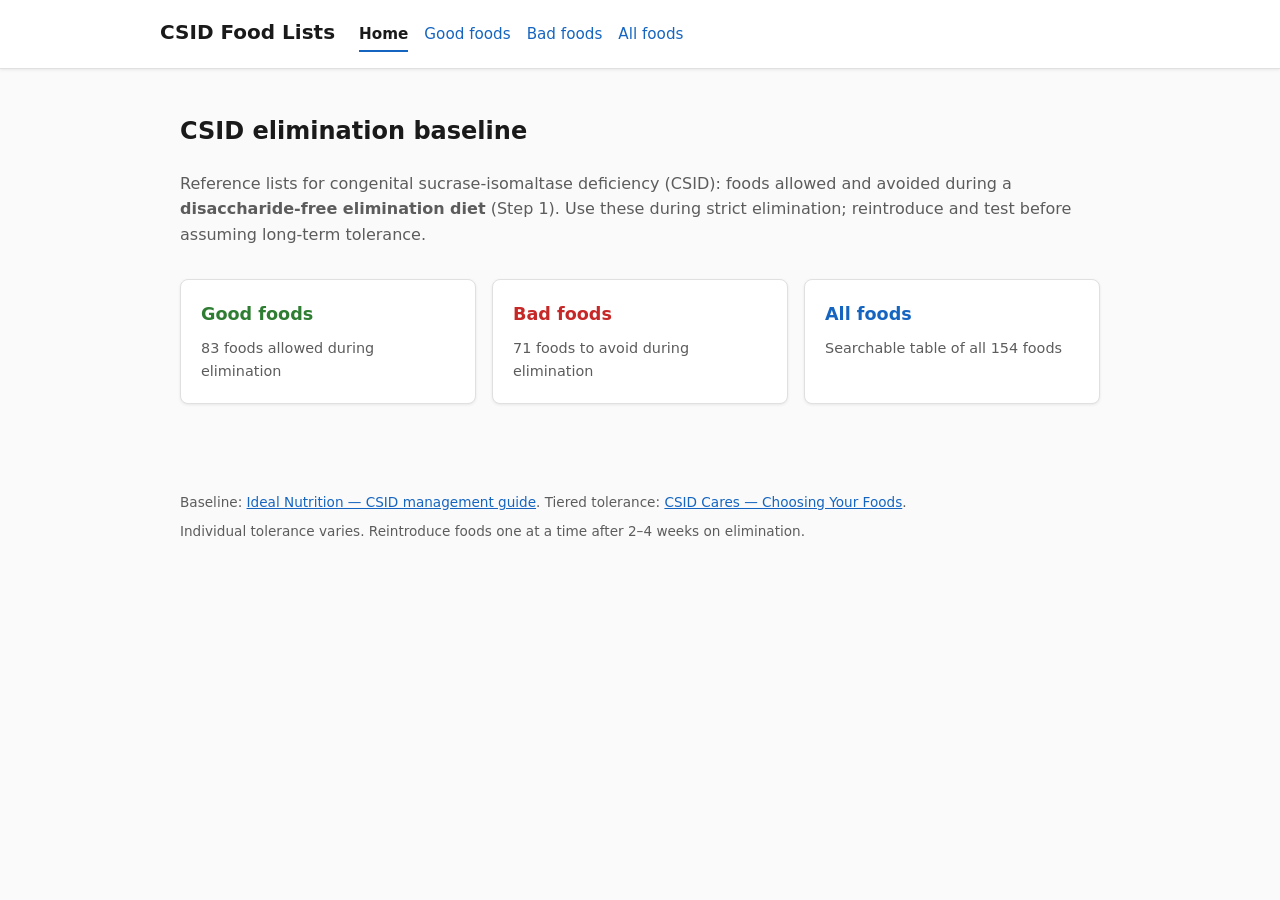
==== docs/index.html @ e57009d2 "Added pork rind" ====
<!DOCTYPE html>
<html lang="en">
<head>
  <meta charset="utf-8">
  <meta name="viewport" content="width=device-width, initial-scale=1">
  <title>Home — CSID Food Lists</title>
  <link rel="stylesheet" href="style.css">
</head>
<body>
  <header>
    <div class="wrap">
      <h1><a href="index.html">CSID Food Lists</a></h1>
      <nav>
        <a href="index.html" aria-current="page">Home</a>
        <a href="good.html">Good foods</a>
        <a href="bad.html">Bad foods</a>
        <a href="all-foods.html">All foods</a>
      </nav>
    </div>
  </header>
  <main>
    <h2>CSID elimination baseline</h2>
    <p class="intro">
      Reference lists for congenital sucrase-isomaltase deficiency (CSID):
      foods allowed and avoided during a <strong>disaccharide-free elimination diet</strong> (Step 1).
      Use these during strict elimination; reintroduce and test before assuming long-term tolerance.
    </p>
    <div class="cards">
      <a class="card good" href="good.html">
        <h2>Good foods</h2>
        <p>83 foods allowed during elimination</p>
      </a>
      <a class="card bad" href="bad.html">
        <h2>Bad foods</h2>
        <p>71 foods to avoid during elimination</p>
      </a>
      <a class="card all" href="all-foods.html">
        <h2>All foods</h2>
        <p>Searchable table of all 154 foods</p>
      </a>
    </div>

  </main>
  <footer>
    <p>Baseline: <a href="https://www.idealnutrition.com.au/csid-how-to-manage-sucrase-isomaltase-deficiency/">Ideal Nutrition — CSID management guide</a>.
    Tiered tolerance: <a href="https://www.csidcares.org/treatment/diet/">CSID Cares — Choosing Your Foods</a>.</p>
    <p>Individual tolerance varies. Reintroduce foods one at a time after 2–4 weeks on elimination.</p>
  </footer>
</body>
</html>
---- docs/style.css ----
:root {
  --bg: #fafafa;
  --surface: #fff;
  --text: #1a1a1a;
  --muted: #5c5c5c;
  --border: #e0e0e0;
  --good: #2e7d32;
  --good-bg: #e8f5e9;
  --bad: #c62828;
  --bad-bg: #ffebee;
  --accent: #1565c0;
  --radius: 8px;
  --shadow: 0 1px 3px rgba(0, 0, 0, 0.08);
  --font: system-ui, -apple-system, "Segoe UI", Roboto, sans-serif;
}

*,
*::before,
*::after {
  box-sizing: border-box;
}

body {
  margin: 0;
  font-family: var(--font);
  font-size: 1rem;
  line-height: 1.6;
  color: var(--text);
  background: var(--bg);
}

a {
  color: var(--accent);
}

a:hover {
  text-decoration: none;
}

header {
  background: var(--surface);
  border-bottom: 1px solid var(--border);
  padding: 1rem 1.25rem;
  box-shadow: var(--shadow);
}

header .wrap {
  max-width: 960px;
  margin: 0 auto;
  display: flex;
  flex-wrap: wrap;
  align-items: baseline;
  gap: 0.5rem 1.5rem;
}

header h1 {
  margin: 0;
  font-size: 1.25rem;
  font-weight: 600;
}

header h1 a {
  color: inherit;
  text-decoration: none;
}

nav {
  display: flex;
  flex-wrap: wrap;
  gap: 0.25rem 1rem;
  font-size: 0.95rem;
}

nav a {
  text-decoration: none;
  padding: 0.2rem 0;
}

nav a[aria-current="page"] {
  font-weight: 600;
  color: var(--text);
  border-bottom: 2px solid var(--accent);
}

main {
  max-width: 960px;
  margin: 0 auto;
  padding: 1.5rem 1.25rem 3rem;
}

.intro {
  color: var(--muted);
  margin-bottom: 2rem;
}

.cards {
  display: grid;
  grid-template-columns: repeat(auto-fit, minmax(220px, 1fr));
  gap: 1rem;
  margin: 2rem 0;
}

.card {
  background: var(--surface);
  border: 1px solid var(--border);
  border-radius: var(--radius);
  padding: 1.25rem;
  box-shadow: var(--shadow);
  text-decoration: none;
  color: inherit;
  transition: border-color 0.15s, box-shadow 0.15s;
}

.card:hover {
  border-color: var(--accent);
  box-shadow: 0 2px 8px rgba(0, 0, 0, 0.1);
}

.card h2 {
  margin: 0 0 0.5rem;
  font-size: 1.1rem;
}

.card.good h2 {
  color: var(--good);
}

.card.bad h2 {
  color: var(--bad);
}

.card.all h2 {
  color: var(--accent);
}

.card p {
  margin: 0;
  font-size: 0.9rem;
  color: var(--muted);
}

section.group {
  margin-bottom: 2rem;
}

section.group h2 {
  font-size: 1.1rem;
  margin: 0 0 0.75rem;
  padding-bottom: 0.35rem;
  border-bottom: 2px solid var(--border);
}

ul.foods {
  margin: 0;
  padding-left: 1.25rem;
  columns: 2;
  column-gap: 2rem;
}

@media (max-width: 540px) {
  ul.foods {
    columns: 1;
  }
}

ul.foods li {
  break-inside: avoid;
  margin-bottom: 0.25rem;
}

.badge {
  display: inline-block;
  font-size: 0.75rem;
  font-weight: 600;
  text-transform: uppercase;
  letter-spacing: 0.03em;
  padding: 0.15rem 0.45rem;
  border-radius: 4px;
}

.badge.good {
  background: var(--good-bg);
  color: var(--good);
}

.badge.bad {
  background: var(--bad-bg);
  color: var(--bad);
}

.search-bar {
  margin-bottom: 1rem;
}

.search-bar label {
  display: block;
  font-weight: 500;
  margin-bottom: 0.35rem;
}

.search-bar input {
  width: 100%;
  max-width: 420px;
  padding: 0.55rem 0.75rem;
  font: inherit;
  border: 1px solid var(--border);
  border-radius: var(--radius);
  background: var(--surface);
}

.search-bar input:focus {
  outline: 2px solid var(--accent);
  outline-offset: 1px;
}

.search-meta {
  font-size: 0.875rem;
  color: var(--muted);
  margin-top: 0.35rem;
}

.table-wrap {
  overflow-x: auto;
  border: 1px solid var(--border);
  border-radius: var(--radius);
  background: var(--surface);
  box-shadow: var(--shadow);
}

table {
  width: 100%;
  border-collapse: collapse;
  font-size: 0.9rem;
}

th,
td {
  padding: 0.55rem 0.75rem;
  text-align: left;
  border-bottom: 1px solid var(--border);
  vertical-align: top;
}

th {
  background: #f5f5f5;
  font-weight: 600;
  white-space: nowrap;
}

tr:last-child td {
  border-bottom: none;
}

tr.hidden {
  display: none;
}

td.notes {
  font-size: 0.85rem;
  color: var(--muted);
  max-width: 280px;
}

footer {
  max-width: 960px;
  margin: 0 auto;
  padding: 0 1.25rem 2rem;
  font-size: 0.85rem;
  color: var(--muted);
}

footer p {
  margin: 0.5rem 0;
}
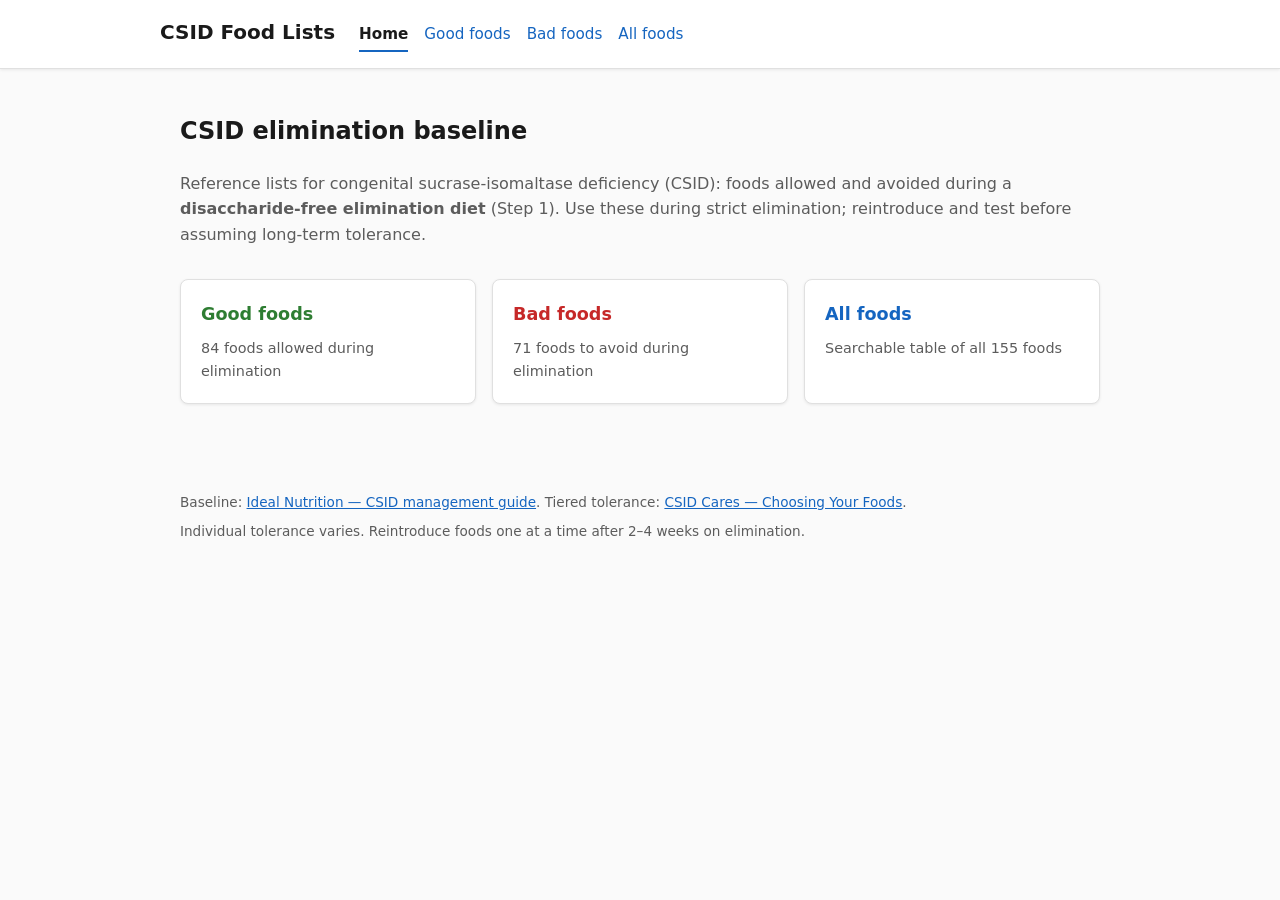
==== commit 6898325f: "Added haloumi" ====
--- a/docs/index.html
+++ b/docs/index.html
@@ -28,7 +28,7 @@
     <div class="cards">
       <a class="card good" href="good.html">
         <h2>Good foods</h2>
-        <p>83 foods allowed during elimination</p>
+        <p>84 foods allowed during elimination</p>
       </a>
       <a class="card bad" href="bad.html">
         <h2>Bad foods</h2>
@@ -36,7 +36,7 @@
       </a>
       <a class="card all" href="all-foods.html">
         <h2>All foods</h2>
-        <p>Searchable table of all 154 foods</p>
+        <p>Searchable table of all 155 foods</p>
       </a>
     </div>
 
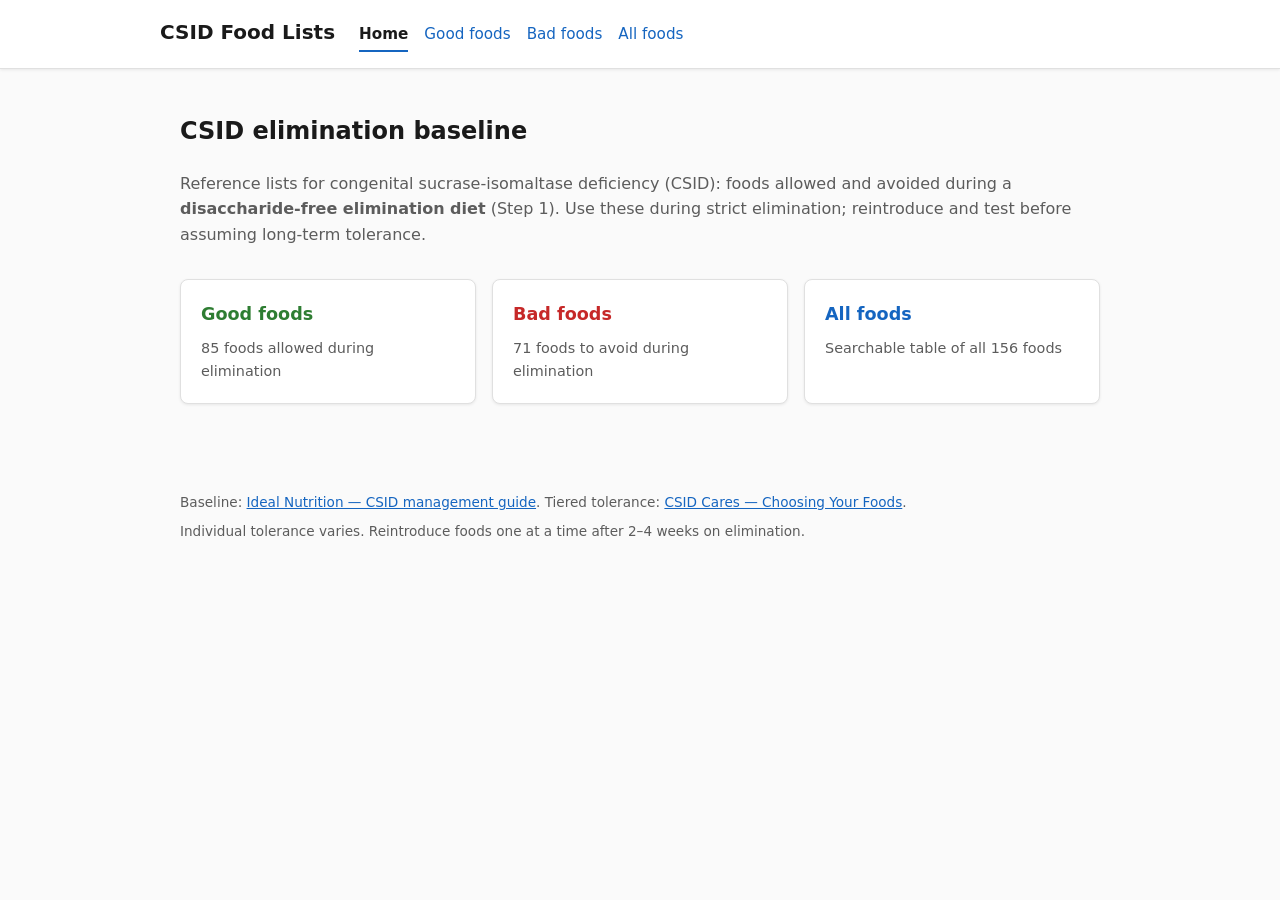
==== commit f05f6594: "Add monk fruit sugar" ====
--- a/docs/index.html
+++ b/docs/index.html
@@ -28,7 +28,7 @@
     <div class="cards">
       <a class="card good" href="good.html">
         <h2>Good foods</h2>
-        <p>84 foods allowed during elimination</p>
+        <p>85 foods allowed during elimination</p>
       </a>
       <a class="card bad" href="bad.html">
         <h2>Bad foods</h2>
@@ -36,7 +36,7 @@
       </a>
       <a class="card all" href="all-foods.html">
         <h2>All foods</h2>
-        <p>Searchable table of all 155 foods</p>
+        <p>Searchable table of all 156 foods</p>
       </a>
     </div>
 
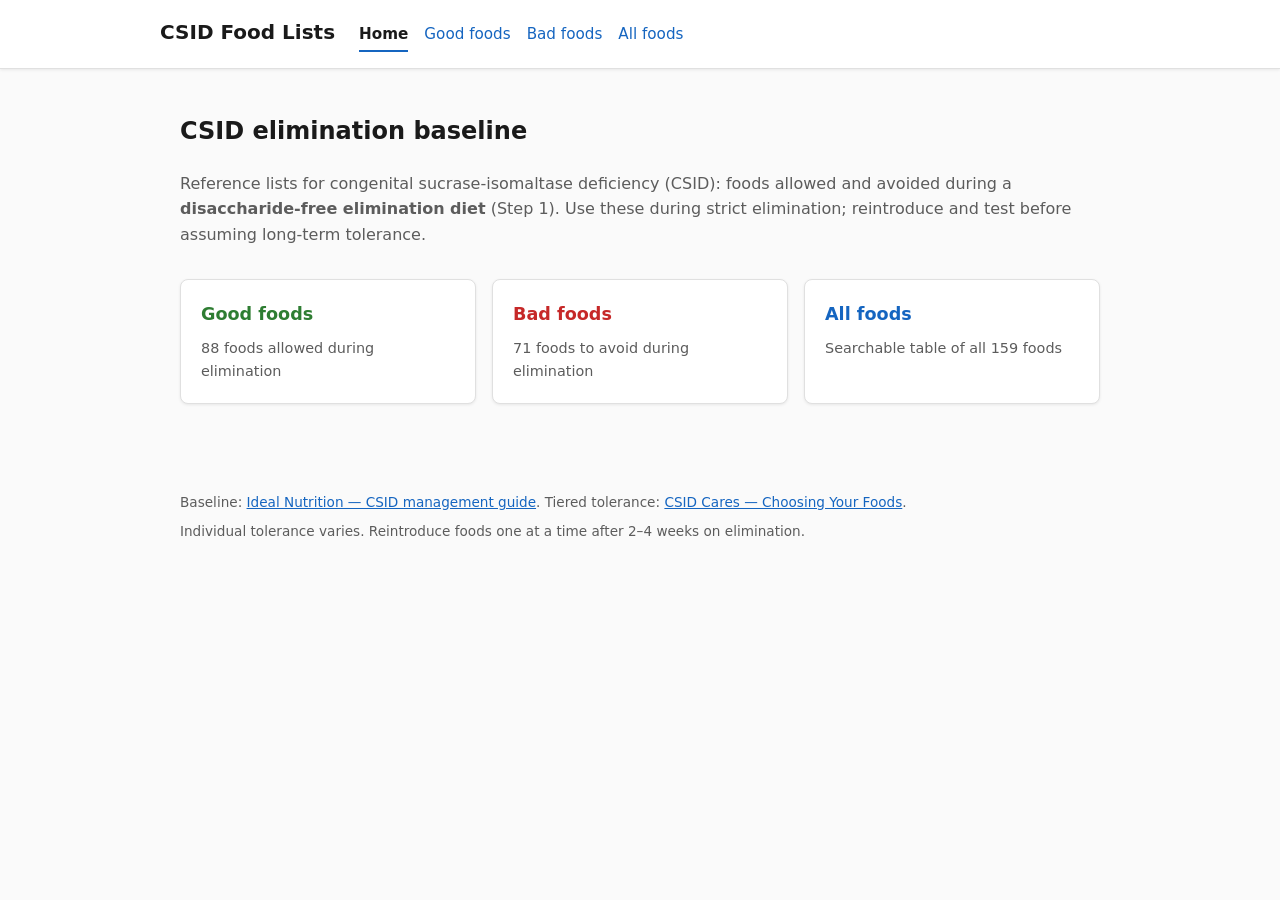
==== commit 6b305bea: "Add sweets and lollies section with new entries for Jila Spearmint No Sugar Mints, Jols 99% Sugar Fr" ====
--- a/docs/index.html
+++ b/docs/index.html
@@ -28,7 +28,7 @@
     <div class="cards">
       <a class="card good" href="good.html">
         <h2>Good foods</h2>
-        <p>85 foods allowed during elimination</p>
+        <p>88 foods allowed during elimination</p>
       </a>
       <a class="card bad" href="bad.html">
         <h2>Bad foods</h2>
@@ -36,7 +36,7 @@
       </a>
       <a class="card all" href="all-foods.html">
         <h2>All foods</h2>
-        <p>Searchable table of all 156 foods</p>
+        <p>Searchable table of all 159 foods</p>
       </a>
     </div>
 
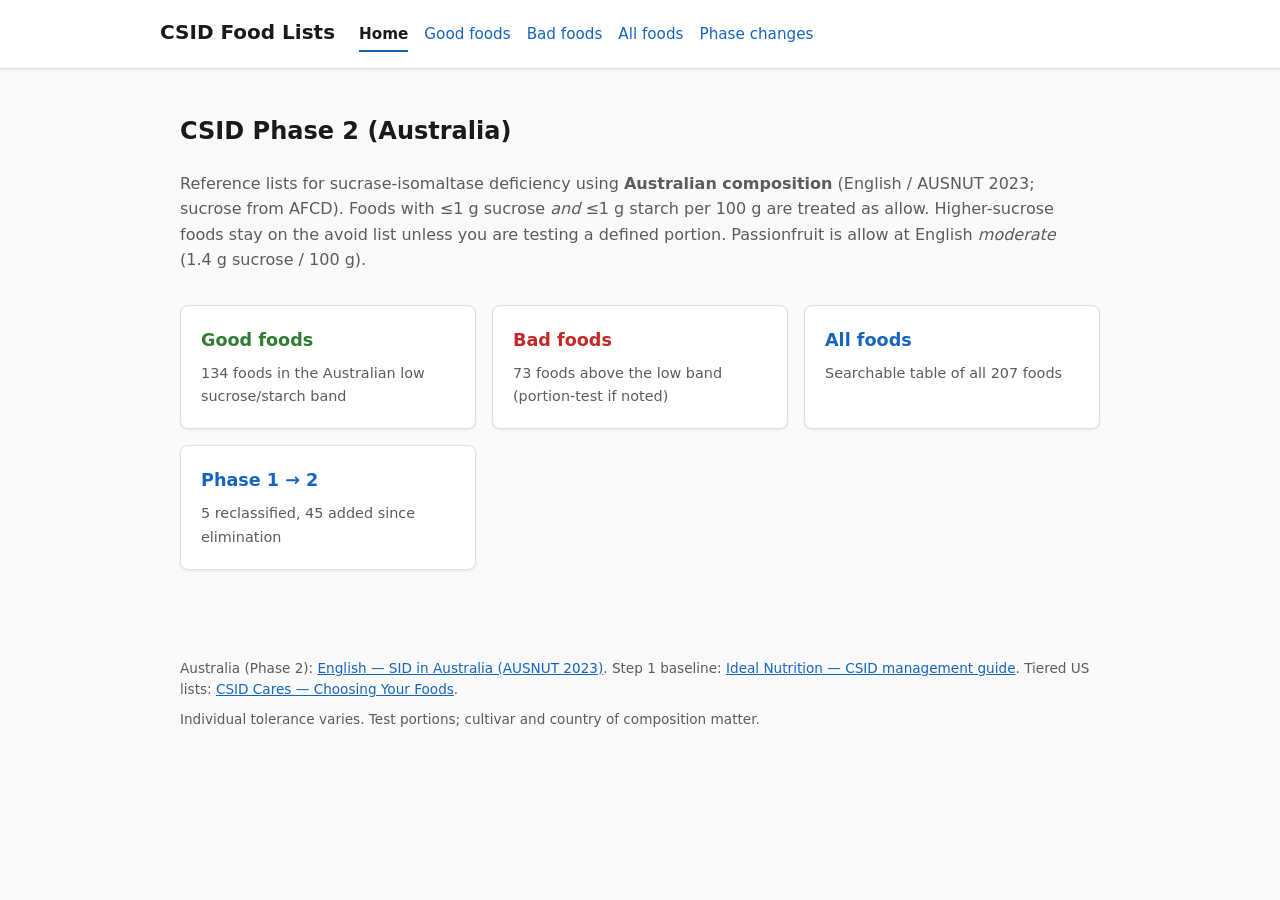
==== commit 85813618: "Move to phase 2. Switch to Dr Carolyn English (Australian) and Australian food lists as a primary so" ====
--- a/docs/index.html
+++ b/docs/index.html
@@ -15,36 +15,44 @@
         <a href="good.html">Good foods</a>
         <a href="bad.html">Bad foods</a>
         <a href="all-foods.html">All foods</a>
+        <a href="changes.html">Phase changes</a>
       </nav>
     </div>
   </header>
   <main>
-    <h2>CSID elimination baseline</h2>
+    <h2>CSID Phase 2 (Australia)</h2>
     <p class="intro">
-      Reference lists for congenital sucrase-isomaltase deficiency (CSID):
-      foods allowed and avoided during a <strong>disaccharide-free elimination diet</strong> (Step 1).
-      Use these during strict elimination; reintroduce and test before assuming long-term tolerance.
+      Reference lists for sucrase-isomaltase deficiency using
+      <strong>Australian composition</strong> (English / AUSNUT 2023; sucrose from AFCD).
+      Foods with ≤1&nbsp;g sucrose <em>and</em> ≤1&nbsp;g starch per 100&nbsp;g are treated as allow.
+      Higher-sucrose foods stay on the avoid list unless you are testing a defined portion.
+      Passionfruit is allow at English <em>moderate</em> (1.4&nbsp;g sucrose / 100&nbsp;g).
     </p>
     <div class="cards">
       <a class="card good" href="good.html">
         <h2>Good foods</h2>
-        <p>88 foods allowed during elimination</p>
+        <p>134 foods in the Australian low sucrose/starch band</p>
       </a>
       <a class="card bad" href="bad.html">
         <h2>Bad foods</h2>
-        <p>71 foods to avoid during elimination</p>
+        <p>73 foods above the low band (portion-test if noted)</p>
       </a>
       <a class="card all" href="all-foods.html">
         <h2>All foods</h2>
-        <p>Searchable table of all 159 foods</p>
+        <p>Searchable table of all 207 foods</p>
+      </a>
+      <a class="card all" href="changes.html">
+        <h2>Phase 1 → 2</h2>
+        <p>5 reclassified, 45 added since elimination</p>
       </a>
     </div>
 
   </main>
   <footer>
-    <p>Baseline: <a href="https://www.idealnutrition.com.au/csid-how-to-manage-sucrase-isomaltase-deficiency/">Ideal Nutrition — CSID management guide</a>.
-    Tiered tolerance: <a href="https://www.csidcares.org/treatment/diet/">CSID Cares — Choosing Your Foods</a>.</p>
-    <p>Individual tolerance varies. Reintroduce foods one at a time after 2–4 weeks on elimination.</p>
+    <p>Australia (Phase 2): <a href="https://www.drcarolynenglish.com/post/what-can-i-eat-with-sucrase-isomaltase-deficiency-in-australia">English — SID in Australia (AUSNUT 2023)</a>.
+    Step 1 baseline: <a href="https://www.idealnutrition.com.au/csid-how-to-manage-sucrase-isomaltase-deficiency/">Ideal Nutrition — CSID management guide</a>.
+    Tiered US lists: <a href="https://www.csidcares.org/treatment/diet/">CSID Cares — Choosing Your Foods</a>.</p>
+    <p>Individual tolerance varies. Test portions; cultivar and country of composition matter.</p>
   </footer>
 </body>
 </html>
--- a/docs/style.css
+++ b/docs/style.css
@@ -219,6 +219,39 @@
   margin-top: 0.35rem;
 }
 
+.toggle-row {
+  margin: 0.6rem 0 0;
+  font-size: 0.9rem;
+}
+
+.toggle-row label {
+  display: flex;
+  align-items: center;
+  gap: 0.4rem;
+  font-weight: 500;
+  cursor: pointer;
+}
+
+.toggle-row input {
+  width: auto;
+}
+
+.phase-col {
+  display: none;
+}
+
+body.show-phases .phase-col {
+  display: table-cell;
+}
+
+body.show-phases .col-status {
+  display: none;
+}
+
+body.show-phases main {
+  max-width: 1100px;
+}
+
 .table-wrap {
   overflow-x: auto;
   border: 1px solid var(--border);
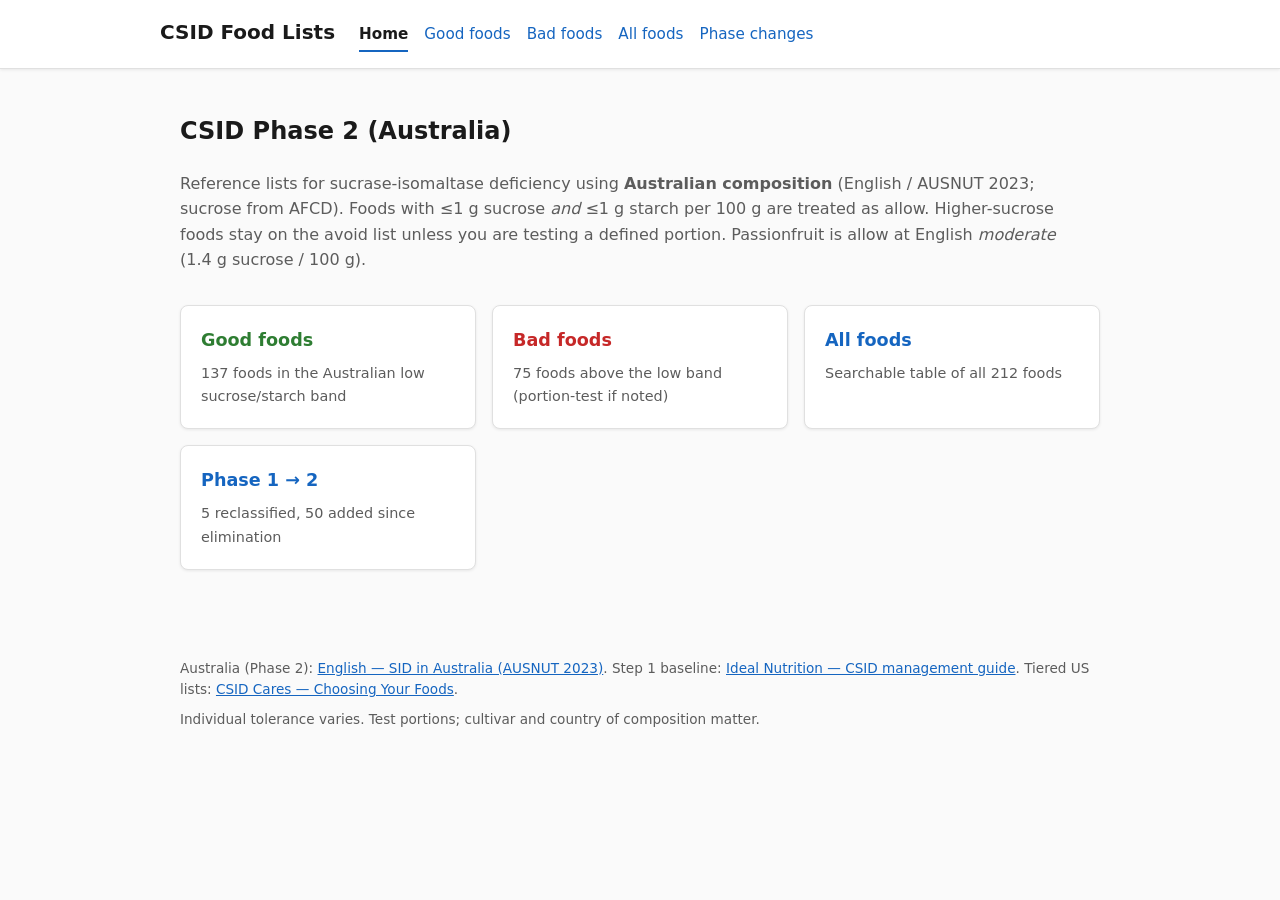
==== commit d52d96db: "Added beef stew sauce ingredients" ====
--- a/docs/index.html
+++ b/docs/index.html
@@ -31,19 +31,19 @@
     <div class="cards">
       <a class="card good" href="good.html">
         <h2>Good foods</h2>
-        <p>134 foods in the Australian low sucrose/starch band</p>
+        <p>137 foods in the Australian low sucrose/starch band</p>
       </a>
       <a class="card bad" href="bad.html">
         <h2>Bad foods</h2>
-        <p>73 foods above the low band (portion-test if noted)</p>
+        <p>75 foods above the low band (portion-test if noted)</p>
       </a>
       <a class="card all" href="all-foods.html">
         <h2>All foods</h2>
-        <p>Searchable table of all 207 foods</p>
+        <p>Searchable table of all 212 foods</p>
       </a>
       <a class="card all" href="changes.html">
         <h2>Phase 1 → 2</h2>
-        <p>5 reclassified, 45 added since elimination</p>
+        <p>5 reclassified, 50 added since elimination</p>
       </a>
     </div>
 
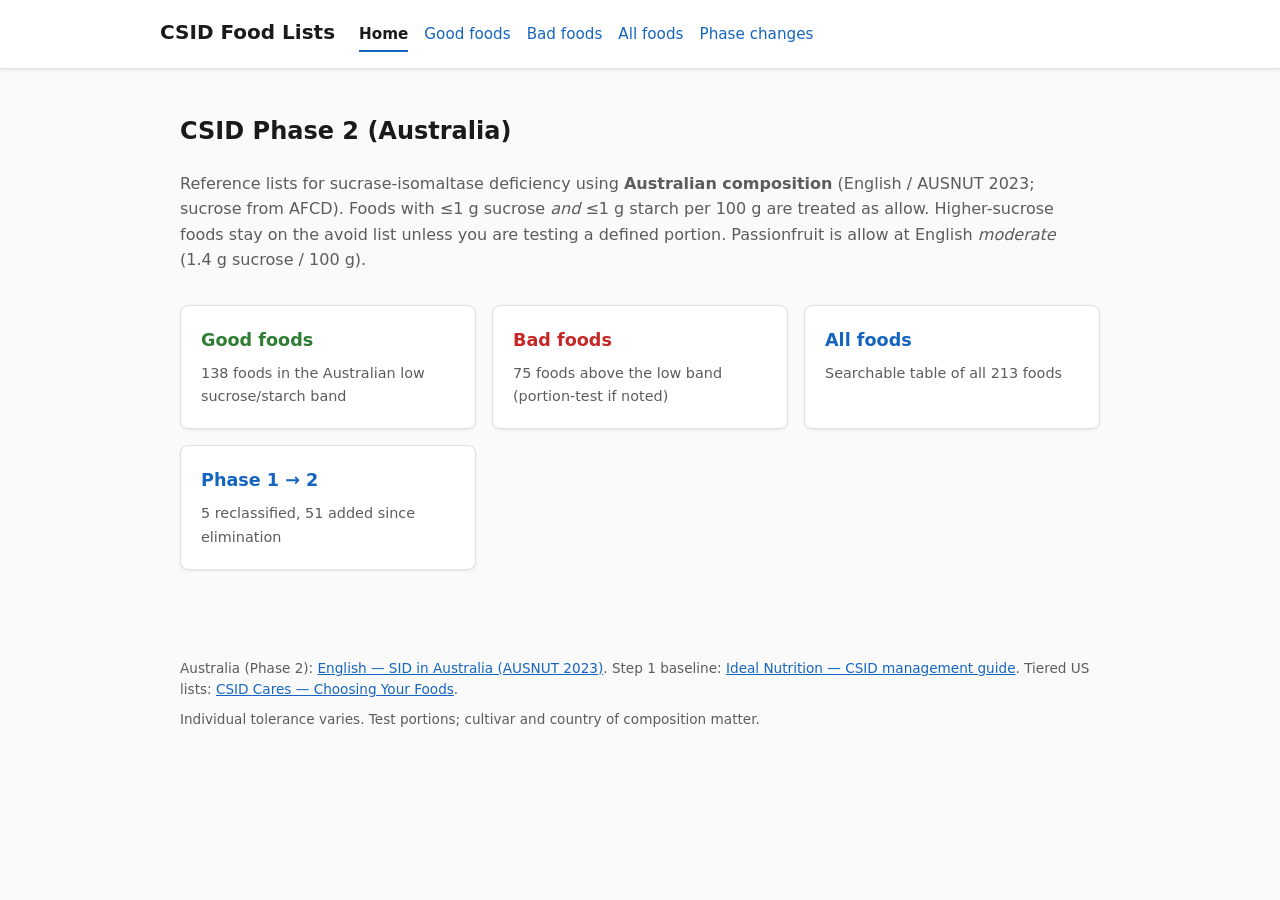
==== commit d70e4ebe: "Added vegemite" ====
--- a/docs/index.html
+++ b/docs/index.html
@@ -31,7 +31,7 @@
     <div class="cards">
       <a class="card good" href="good.html">
         <h2>Good foods</h2>
-        <p>137 foods in the Australian low sucrose/starch band</p>
+        <p>138 foods in the Australian low sucrose/starch band</p>
       </a>
       <a class="card bad" href="bad.html">
         <h2>Bad foods</h2>
@@ -39,11 +39,11 @@
       </a>
       <a class="card all" href="all-foods.html">
         <h2>All foods</h2>
-        <p>Searchable table of all 212 foods</p>
+        <p>Searchable table of all 213 foods</p>
       </a>
       <a class="card all" href="changes.html">
         <h2>Phase 1 → 2</h2>
-        <p>5 reclassified, 50 added since elimination</p>
+        <p>5 reclassified, 51 added since elimination</p>
       </a>
     </div>
 
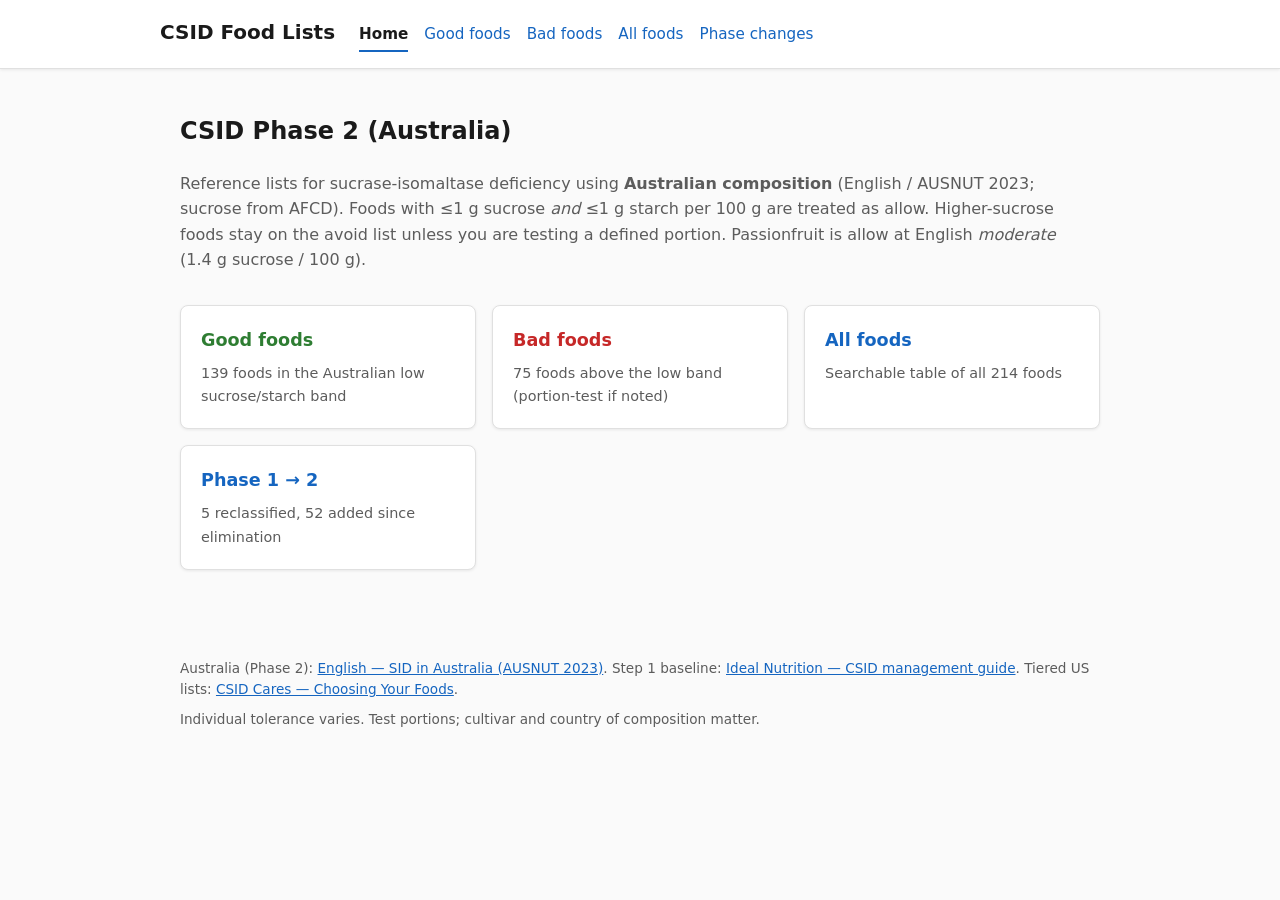
==== commit 2425e258: "Added beef stock cubes/powder. Updated rules to consider common usage amounts" ====
--- a/docs/index.html
+++ b/docs/index.html
@@ -31,7 +31,7 @@
     <div class="cards">
       <a class="card good" href="good.html">
         <h2>Good foods</h2>
-        <p>138 foods in the Australian low sucrose/starch band</p>
+        <p>139 foods in the Australian low sucrose/starch band</p>
       </a>
       <a class="card bad" href="bad.html">
         <h2>Bad foods</h2>
@@ -39,11 +39,11 @@
       </a>
       <a class="card all" href="all-foods.html">
         <h2>All foods</h2>
-        <p>Searchable table of all 213 foods</p>
+        <p>Searchable table of all 214 foods</p>
       </a>
       <a class="card all" href="changes.html">
         <h2>Phase 1 → 2</h2>
-        <p>5 reclassified, 51 added since elimination</p>
+        <p>5 reclassified, 52 added since elimination</p>
       </a>
     </div>
 
